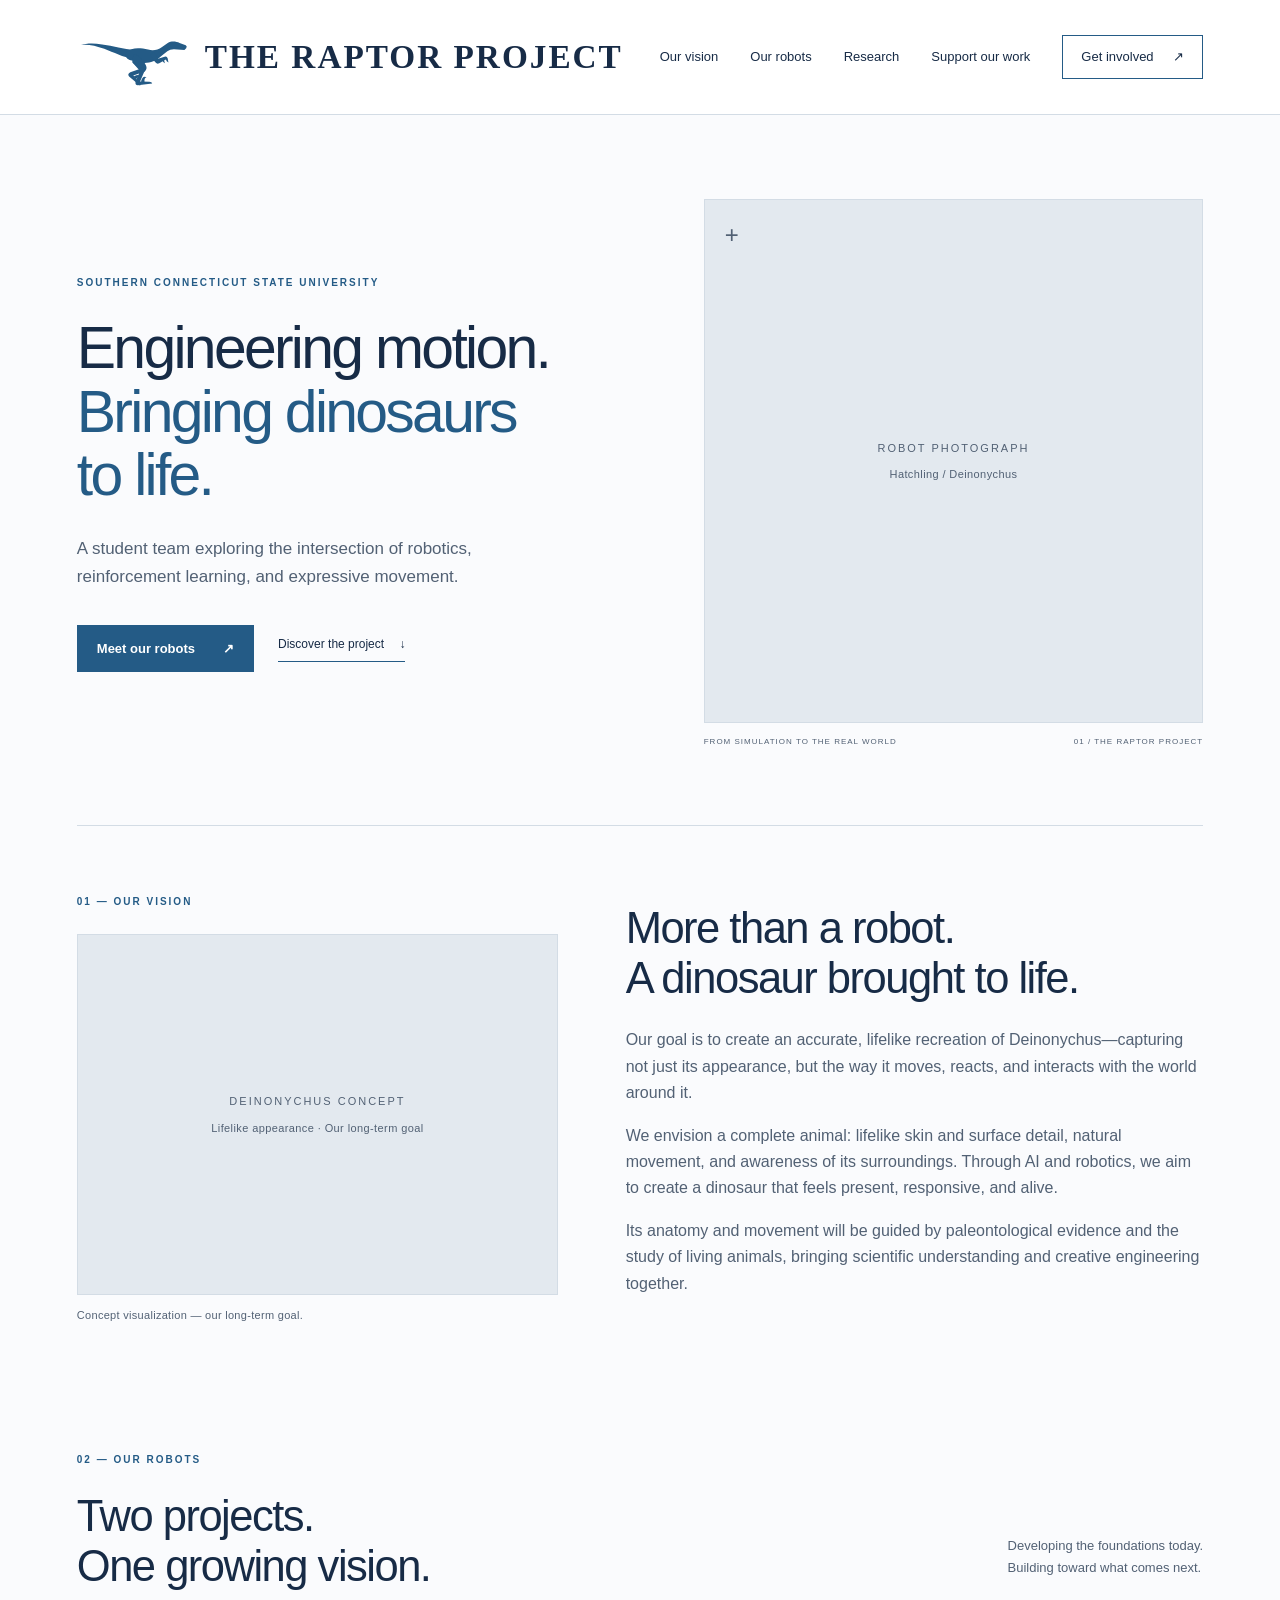
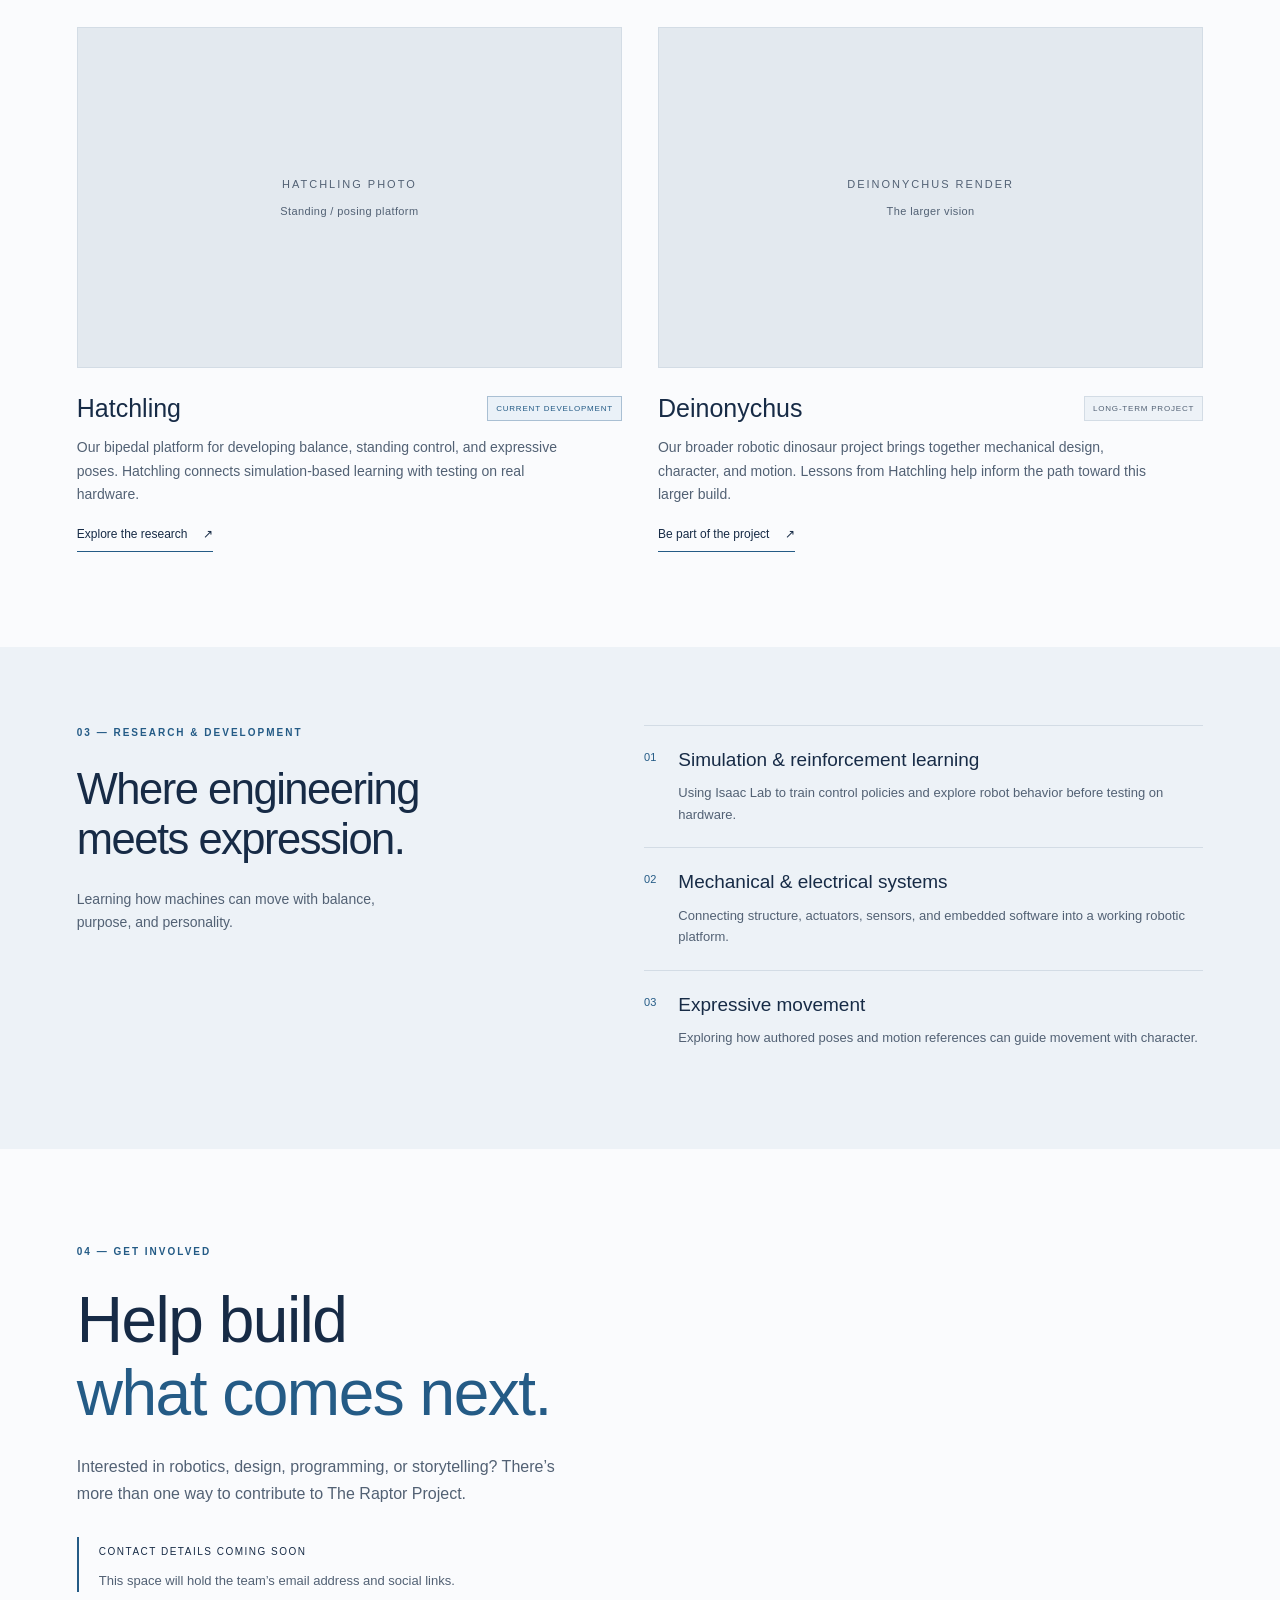
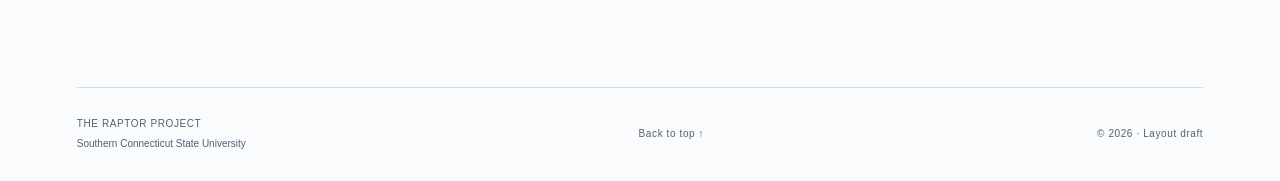
==== index.html @ c4c884fc "Initial Raptor Project website" ====
<!doctype html>
<html lang="en">
<head>
  <meta charset="UTF-8">
  <meta name="viewport" content="width=device-width, initial-scale=1">

  <meta
    name="description"
    content="Explore The Raptor Project's work in robotics, reinforcement learning, and expressive motion."
  >

  <title>The Raptor Project | SCSU</title>

  <link rel="stylesheet" href="style.css">
  <script src="script.js" defer></script>
</head>

<body>
  <a class="skip-link" href="#main">Skip to content</a>

    <!-- HEADER AND NAVIGATION -->
  <div id="site-header"></div>

  <main id="main">

    <!-- HERO: MAIN HEADLINE AND ROBOT IMAGE -->
    <section class="hero wrap" id="home">
      <div class="hero-copy">
        <p class="eyebrow">
          SOUTHERN CONNECTICUT STATE UNIVERSITY
        </p>

        <h1>
          Engineering motion.<br>
          <span>
            Bringing dinosaurs<br>
            to life.
          </span>
        </h1>

        <p class="intro">
          A student team exploring the intersection of robotics,
          reinforcement learning, and expressive movement.
        </p>

        <div class="actions">
          <a class="button" href="#robots">
            Meet our robots
            <span aria-hidden="true">↗</span>
          </a>

          <a class="text-link" href="#mission">
            Discover the project
            <span aria-hidden="true">↓</span>
          </a>
        </div>
      </div>

      <figure class="hero-figure">
        <!-- Replace this placeholder with a robot photograph. -->
        <div
          class="placeholder hero-image"
          role="img"
          aria-label="Placeholder for a large robot photograph"
        >
          <span class="crosshair" aria-hidden="true">+</span>

          <span>
            ROBOT PHOTOGRAPH
            <small>Hatchling / Deinonychus</small>
          </span>
        </div>

        <figcaption>
          <span>FROM SIMULATION TO THE REAL WORLD</span>
          <span>01 / THE RAPTOR PROJECT</span>
        </figcaption>
      </figure>
    </section>

    <!-- OUR MISSION -->
        <!-- OUR VISION -->
    <section id="mission" class="mission wrap">
            <div class="vision-visual">
        <p class="eyebrow">01 — OUR VISION</p>

        <figure class="vision-figure">
          <div
            class="placeholder vision-image"
            role="img"
            aria-label="Placeholder for a lifelike Deinonychus concept image"
          >
            <span>
              DEINONYCHUS CONCEPT
              <small>Lifelike appearance · Our long-term goal</small>
            </span>
          </div>

          <figcaption>
            Concept visualization — our long-term goal.
          </figcaption>
        </figure>
      </div>

      <div>
        <h2>
          More than a robot.<br>
          A dinosaur brought to life.
        </h2>

        <p>
          Our goal is to create an accurate, lifelike recreation of
          Deinonychus—capturing not just its appearance, but the way
          it moves, reacts, and interacts with the world around it.
        </p>

        <p>
          We envision a complete animal: lifelike skin and surface
          detail, natural movement, and awareness of its surroundings.
          Through AI and robotics, we aim to create a dinosaur that
          feels present, responsive, and alive.
        </p>

        <p>
          Its anatomy and movement will be guided by paleontological
          evidence and the study of living animals, bringing scientific
          understanding and creative engineering together.
        </p>
      </div>
    </section>

    <!-- OUR ROBOTS -->
    <section id="robots" class="robots wrap">
      <div class="section-heading">
        <div>
          <p class="eyebrow">02 — OUR ROBOTS</p>

          <h2>
            Two projects.<br>
            One growing vision.
          </h2>
        </div>

        <p>
          Developing the foundations today.<br>
          Building toward what comes next.
        </p>
      </div>

      <div class="robot-grid">

        <!-- Hatchling -->
        <article>
          <div
            class="placeholder robot-image"
            role="img"
            aria-label="Placeholder for a Hatchling photograph"
          >
            <span>
              HATCHLING PHOTO
              <small>Standing / posing platform</small>
            </span>
          </div>

          <div class="robot-title">
            <h3>Hatchling</h3>
            <span class="tag">CURRENT DEVELOPMENT</span>
          </div>

          <p>
            Our bipedal platform for developing balance, standing
            control, and expressive poses. Hatchling connects
            simulation-based learning with testing on real hardware.
          </p>

          <a class="text-link" href="#research">
            Explore the research
            <span aria-hidden="true">↗</span>
          </a>
        </article>

        <!-- Deinonychus -->
        <article>
          <div
            class="placeholder robot-image"
            role="img"
            aria-label="Placeholder for a Deinonychus render"
          >
            <span>
              DEINONYCHUS RENDER
              <small>The larger vision</small>
            </span>
          </div>

          <div class="robot-title">
            <h3>Deinonychus</h3>
            <span class="tag muted">LONG-TERM PROJECT</span>
          </div>

          <p>
            Our broader robotic dinosaur project brings together
            mechanical design, character, and motion. Lessons from
            Hatchling help inform the path toward this larger build.
          </p>

          <a class="text-link" href="#contact">
            Be part of the project
            <span aria-hidden="true">↗</span>
          </a>
        </article>

      </div>
    </section>

    <!-- RESEARCH AND DEVELOPMENT -->
    <section id="research" class="research">
      <div class="wrap research-layout">
        <div>
          <p class="eyebrow">03 — RESEARCH &amp; DEVELOPMENT</p>

          <h2>
            Where engineering<br>
            meets expression.
          </h2>

          <p>
            Learning how machines can move with balance,
            purpose, and personality.
          </p>
        </div>

        <div class="research-list">

          <!-- Research area 1 -->
          <article>
            <span>01</span>

            <div>
              <h3>Simulation &amp; reinforcement learning</h3>

              <p>
                Using Isaac Lab to train control policies and explore
                robot behavior before testing on hardware.
              </p>
            </div>
          </article>

          <!-- Research area 2 -->
          <article>
            <span>02</span>

            <div>
              <h3>Mechanical &amp; electrical systems</h3>

              <p>
                Connecting structure, actuators, sensors, and embedded
                software into a working robotic platform.
              </p>
            </div>
          </article>

          <!-- Research area 3 -->
          <article>
            <span>03</span>

            <div>
              <h3>Expressive movement</h3>

              <p>
                Exploring how authored poses and motion references
                can guide movement with character.
              </p>
            </div>
          </article>

        </div>
      </div>
    </section>

    <!-- GET INVOLVED AND CONTACT -->
    <section id="contact" class="contact wrap">
      <p class="eyebrow">04 — GET INVOLVED</p>

      <h2>
        Help build<br>
        <span>what comes next.</span>
      </h2>

      <p>
        Interested in robotics, design, programming, or storytelling?
        There’s more than one way to contribute to The Raptor Project.
      </p>

      <!-- Replace this notice with the team's contact details. -->
      <div class="contact-placeholder">
        <span class="contact-label">
          CONTACT DETAILS COMING SOON
        </span>

        <p>
          This space will hold the team’s email address and social links.
        </p>
      </div>
    </section>

  </main>

  <!-- FOOTER -->
  <footer class="wrap">
    <span>
      THE RAPTOR PROJECT
      <small>Southern Connecticut State University</small>
    </span>

    <a href="#home">Back to top ↑</a>

    <span>
      © <span id="year">2026</span> · Layout draft
    </span>
  </footer>
</body>
</html>
---- style.css ----
/* ==================================================
   1. COLORS
   Edit these variables to change the site's palette.
   ================================================== */

:root {
  --bg: #fafbfd;
  --panel: #edf2f7;
  --text: #172b46;
  --muted: #526174;
  --accent: #245b86;
  --line: #d3dce5;
  --image: #e3e9ef;
}


/* ==================================================
   2. BASE STYLES
   ================================================== */

* {
  box-sizing: border-box;
}

html {
  scroll-behavior: smooth;
  scroll-padding-top: 100px;
}

body {
  margin: 0;
  background: var(--bg);
  color: var(--text);
  font-family: Arial, Helvetica, sans-serif;
  line-height: 1.65;
}

a {
  color: inherit;
  text-decoration: none;
}

a:hover {
  color: var(--accent);
}

button {
  font: inherit;
}

a:focus-visible,
button:focus-visible {
  outline: 2px solid var(--accent);
  outline-offset: 6px;
}

h1,
h2,
h3,
p,
figure {
  margin-top: 0;
}

h1 {
  font-size: clamp(40px, 4.6vw, 70px);
  line-height: 1.08;
  letter-spacing: -2.7px;
  margin-bottom: 28px;
  font-weight: 500;
}

h2 {
  font-size: clamp(34px, 3.4vw, 49px);
  font-weight: 500;
  line-height: 1.14;
  letter-spacing: -1.5px;
  margin-bottom: 24px;
}

h3 {
  font-size: 25px;
  line-height: 1.3;
  font-weight: 500;
  margin-bottom: 0;
}

h1 span,
.contact h2 span {
  color: var(--accent);
}


/* ==================================================
   3. SHARED LAYOUT AND COMPONENTS
   ================================================== */

/* Centers content and limits its width. */
.wrap {
  width: min(1280px, 88%);
  margin-inline: auto;
}

/* Small uppercase labels above headings. */
.eyebrow {
  color: var(--accent);
  font-size: 10px;
  font-weight: 700;
  letter-spacing: 2px;
  margin: 0 0 24px;
}

.actions {
  display: flex;
  align-items: center;
  flex-wrap: wrap;
  gap: 24px;
  margin-top: 34px;
}

.button {
  display: inline-flex;
  gap: 28px;
  align-items: center;
  background: var(--accent);
  color: #172010;
  padding: 13px 20px;
  font-size: 13px;
  font-weight: 700;
}

.button:hover {
  background: #d3f7a7;
  color: #172010;
}

.text-link {
  font-size: 12px;
  border-bottom: 1px solid #67735f;
  padding-bottom: 6px;
  display: inline-block;
}

.text-link span {
  margin-left: 12px;
}

.section-heading {
  display: flex;
  justify-content: space-between;
  align-items: end;
  gap: 25px;
  margin-bottom: 36px;
}

.section-heading > p {
  color: var(--muted);
  font-size: 13px;
}

.section-heading h2 {
  margin-bottom: 0;
}


/* ==================================================
   4. HEADER AND NAVIGATION
   ================================================== */

.header {
  min-height: 100px;
  padding: 22px 6%;
  display: flex;
  align-items: center;
  justify-content: space-between;
  gap: 28px;
  border-bottom: 1px solid var(--line);
}

.brand {
  display: flex;
  align-items: center;
  gap: 14px;
  font-size: 11px;
  letter-spacing: 1.8px;
  line-height: 1.55;
}

.brand strong {
  font-size: 16px;
  letter-spacing: 4px;
}

.logo {
  background: #353b36;
  color: #c4cbc5;
  width: 46px;
  height: 46px;
  display: grid;
  place-items: center;
  font-size: 9px;
  letter-spacing: 1px;
}

nav {
  display: flex;
  align-items: center;
  gap: 32px;
  font-size: 13px;
}

.nav-contact {
  border: 1px solid #64715e;
  padding: 10px 18px;
}

.nav-contact span {
  margin-left: 16px;
}

nav a[aria-current="page"] {
  color: var(--accent);
  border-color: var(--accent);
}

.menu-toggle {
  background: transparent;
  border: 1px solid var(--line);
  color: var(--text);
  padding: 8px 14px;
}


/* ==================================================
   5. HOMEPAGE HERO
   ================================================== */

.hero {
  padding-top: 84px;
  padding-bottom: 76px;
  display: grid;
  grid-template-columns: 1.12fr 1fr;
  gap: 6%;
  align-items: center;
}

.intro {
  max-width: 420px;
  font-size: 17px;
  color: var(--muted);
}

.hero-figure {
  margin: 0;
}

.hero-image {
  aspect-ratio: 4 / 4.2;
}

figcaption {
  display: flex;
  justify-content: space-between;
  gap: 10px;
  margin-top: 12px;
  font-size: 8px;
  letter-spacing: 1px;
  color: var(--muted);
}


/* ==================================================
   6. IMAGE PLACEHOLDERS
   ================================================== */

.placeholder {
  background: var(--image);
  color: #bac0bc;
  display: grid;
  place-items: center;
  text-align: center;
  position: relative;
  border: 1px solid #414842;
}

.placeholder > span {
  font-size: 11px;
  letter-spacing: 2px;
}

.placeholder small {
  display: block;
  margin-top: 8px;
  font-size: 11px;
  letter-spacing: 0.4px;
  color: #a8b0aa;
}

.crosshair {
  position: absolute;
  top: 15px;
  left: 20px;
  font-size: 24px !important;
  font-weight: 200;
}


/* ==================================================
   7. OUR MISSION
   ================================================== */

.mission {
  padding-block: 68px 88px;
  border-top: 1px solid var(--line);
  display: grid;
  grid-template-columns: 1fr 2fr;
  gap: 7%;
}

.mission > div {
  max-width: 720px;
}

.mission p:not(.eyebrow) {
  color: var(--muted);
  max-width: 660px;
  font-size: 16px;
}


/* ==================================================
   8. OUR ROBOTS
   ================================================== */

.robots {
  padding-block: 40px 95px;
}

.robot-grid {
  display: grid;
  grid-template-columns: 1fr 1fr;
  gap: 36px;
}

.robot-image {
  aspect-ratio: 16 / 10;
}

.robot-title {
  display: flex;
  align-items: center;
  justify-content: space-between;
  gap: 12px;
  margin: 24px 0 12px;
}

.tag {
  font-size: 8px;
  letter-spacing: 0.8px;
  color: var(--accent);
  border: 1px solid #576749;
  padding: 5px 8px;
  white-space: nowrap;
}

.tag.muted {
  color: #bcc4bd;
  border-color: #4d564f;
}

.robot-grid article > p {
  color: var(--muted);
  font-size: 14px;
  max-width: 510px;
}


/* ==================================================
   9. RESEARCH AND DEVELOPMENT
   ================================================== */

.research {
  background: var(--panel);
  padding-block: 78px;
}

.research-layout {
  display: grid;
  grid-template-columns: 1fr 1.2fr;
  gap: 9%;
}

.research-layout > div > p:not(.eyebrow) {
  color: var(--muted);
  font-size: 14px;
  max-width: 330px;
}

.research-list article {
  display: flex;
  gap: 22px;
  border-top: 1px solid var(--line);
  padding-block: 22px;
}

.research-list article > span {
  color: var(--accent);
  font-size: 11px;
}

.research-list h3 {
  font-size: 19px;
  margin-bottom: 10px;
}

.research-list p {
  font-size: 13px;
  color: var(--muted);
  margin-bottom: 0;
}


/* ==================================================
   10. CONTACT
   ================================================== */

.contact {
  padding-block: 95px;
  max-width: 1280px;
}

.contact h2 {
  font-size: clamp(42px, 5vw, 70px);
}

.contact > p:not(.eyebrow) {
  max-width: 510px;
  color: var(--muted);
}

.contact-placeholder {
  border-left: 2px solid var(--accent);
  padding-left: 20px;
  margin-top: 30px;
}

.contact-label {
  font-size: 10px;
  letter-spacing: 1.5px;
}

.contact-placeholder p {
  font-size: 13px;
  color: var(--muted);
  margin: 7px 0 0;
}


/* ==================================================
   11. FOOTER
   ================================================== */

footer {
  border-top: 1px solid var(--line);
  padding-block: 28px;
  display: flex;
  align-items: center;
  justify-content: space-between;
  gap: 24px;
  font-size: 10px;
  letter-spacing: 0.6px;
  color: var(--muted);
}

footer small {
  display: block;
  font-size: 10px;
  letter-spacing: 0;
  margin-top: 4px;
}


/* ==================================================
   12. ACCESSIBILITY
   ================================================== */

.skip-link {
  position: absolute;
  left: 12px;
  top: -100px;
  background: var(--accent);
  color: #141716;
  padding: 10px;
  z-index: 10;
}

.skip-link:focus {
  top: 10px;
}


/* ==================================================
   13. SUPPORT OUR WORK PAGE
   ================================================== */

.support-hero {
  padding-block: 90px 80px;
}

.support-hero h1 {
  max-width: 900px;
}

.support-lead {
  max-width: 650px;
  color: var(--muted);
  font-size: 18px;
  line-height: 1.8;
}

.support-hero .button {
  margin-top: 18px;
}

.support-purpose {
  display: grid;
  grid-template-columns: 1fr 1.2fr;
  gap: 9%;
  padding-block: 65px;
  border-top: 1px solid var(--line);
  border-bottom: 1px solid var(--line);
}

.support-purpose-copy p {
  color: var(--muted);
  font-size: 16px;
}

.support-purpose-copy p:last-child {
  margin-bottom: 0;
}

.support-ways {
  padding-block: 75px 90px;
}

.support-grid {
  display: grid;
  grid-template-columns: repeat(2, minmax(0, 1fr));
  column-gap: 55px;
  row-gap: 35px;
}

.support-option {
  border-top: 1px solid var(--line);
  padding-top: 25px;
}

.support-number {
  display: block;
  margin-bottom: 22px;
  color: var(--accent);
  font-size: 12px;
  letter-spacing: 2px;
}

.support-option h3 {
  margin-bottom: 18px;
}

.support-option p {
  max-width: 510px;
  color: var(--muted);
  font-size: 15px;
}

.support-connect {
  padding-block: 70px 80px;
  background: var(--panel);
}


/* ==================================================
   14. TABLET AND SMALLER DESKTOP SCREENS
   Applies at screen widths of 950px or less.
   ================================================== */

@media (max-width: 950px) {
  nav {
    gap: 18px;
  }

  .hero {
    gap: 5%;
    padding-top: 55px;
  }

  h1 {
    font-size: 46px;
  }

  .robot-title {
    align-items: start;
    flex-direction: column;
  }

  .research-layout {
    gap: 6%;
  }

  .actions {
    gap: 18px;
  }
}


/* ==================================================
   15. MOBILE SCREENS
   Applies at screen widths of 700px or less.
   ================================================== */

@media (max-width: 700px) {
  html {
    scroll-padding-top: 20px;
  }

  /* Header and navigation */

  .header {
    flex-wrap: wrap;
    padding-block: 18px;
    min-height: 85px;
    gap: 18px;
  }

  .menu-toggle:not([hidden]) {
    display: block;
  }

  nav {
    width: 100%;
    flex-wrap: wrap;
    gap: 16px;
    font-size: 12px;
  }

  nav[data-collapsed="true"] {
    display: none;
  }

  /* Shared typography */

  h1 {
    font-size: clamp(38px, 9vw, 58px);
    letter-spacing: -1.8px;
  }

  .eyebrow {
    font-size: 9px;
    letter-spacing: 1.5px;
  }

  /* Homepage hero */

  .hero {
    grid-template-columns: 1fr;
    padding-top: 42px;
    gap: 38px;
    padding-bottom: 45px;
  }

  .intro {
    font-size: 16px;
  }

  .hero-image {
    aspect-ratio: 4 / 3;
  }

  /* Mission */

  .mission {
    grid-template-columns: 1fr;
    gap: 0;
    padding-block: 45px;
  }

  .mission > .eyebrow {
    margin-bottom: 24px;
  }

  /* Section headings */

  .section-heading {
    align-items: start;
    flex-direction: column;
    gap: 16px;
  }

  .section-heading > p {
    margin: 0;
  }

  /* Robots */

  .robots {
    padding-block: 20px 55px;
  }

  .robot-grid {
    grid-template-columns: 1fr;
    gap: 44px;
  }

  .robot-title {
    flex-direction: row;
    align-items: center;
  }

  /* Research */

  .research {
    padding-block: 48px;
  }

  .research-layout {
    grid-template-columns: 1fr;
    gap: 24px;
  }

  /* Contact and footer */

  .contact {
    padding-block: 55px;
  }

  footer {
    flex-wrap: wrap;
  }

  footer > span:first-child {
    width: 100%;
  }

  /* Support page */

  .support-hero {
    padding-block: 50px;
  }

  .support-lead {
    font-size: 16px;
  }

  .support-purpose {
    grid-template-columns: 1fr;
    gap: 15px;
    padding-block: 45px;
  }

  .support-ways {
    padding-block: 50px;
  }

  .support-grid {
    grid-template-columns: 1fr;
    gap: 25px;
  }

  .support-connect {
    padding-block: 50px;
  }
}


/* ==================================================
   16. REDUCED MOTION
   Respects the visitor's accessibility preference.
   ================================================== */

@media (prefers-reduced-motion: reduce) {
  html {
    scroll-behavior: auto;
  }
}



/* Larger prehistoric-inspired header lettering */

.brand {
  flex-shrink: 0;
}

.brand-name {
  font-family: Copperplate, "Copperplate Gothic Light", fantasy;
  font-size: clamp(24px, 2.6vw, 40px);
  font-weight: 700;
  line-height: 1.15;
  letter-spacing: 2px;
  color: var(--text);
  white-space: nowrap;
}

/* Give the larger title room alongside the navigation. */
.header {
  flex-wrap: wrap;
}

.header nav {
  flex-wrap: wrap;
}

/* Keep the title comfortable on smaller screens. */
@media (max-width: 700px) {
  .brand {
    gap: 10px;
    min-width: 0;
    flex-shrink: 1;
  }

  .brand-name {
    font-size: clamp(18px, 4.5vw, 30px);
    letter-spacing: 1px;
  }

  .brand .logo {
    flex-shrink: 0;
  }
}


/* Animated raptor beside the project name */
.raptor-logo {
  display: block;
  width: 114px;
  height: 70px;
  flex-shrink: 0;
  object-fit: contain;
}

@media (max-width: 700px) {
  .raptor-logo {
    width: 72px;
    height: 44px;
  }
}




/* Vision section: concept image beside the project goal */

#mission {
  grid-template-columns: 1fr 1.2fr;
  align-items: center;
  gap: 6%;
}

.vision-visual {
  min-width: 0;
}

.vision-figure {
  margin: 0;
}

.vision-image {
  width: 100%;
  aspect-ratio: 4 / 3;
}

.vision-figure figcaption {
  font-size: 11px;
  letter-spacing: 0.3px;
  line-height: 1.5;
}

@media (max-width: 700px) {
  #mission {
    grid-template-columns: 1fr;
    gap: 30px;
  }
}


/* Light research-themed color scheme */

.header {
  background: #ffffff;
}

.logo {
  background: var(--panel);
  color: var(--text);
}

.nav-contact {
  border-color: var(--accent);
}

.button {
  background: var(--accent);
  color: #ffffff;
}

.button:hover {
  background: #193f60;
  color: #ffffff;
}

.text-link {
  border-bottom-color: var(--accent);
}

.placeholder {
  background: var(--image);
  color: var(--muted);
  border-color: var(--line);
}

.placeholder small {
  color: var(--muted);
}

.tag {
  color: var(--accent);
  background: #eaf1f8;
  border-color: #a9bfd3;
}

.tag.muted {
  color: var(--muted);
  background: var(--panel);
  border-color: var(--line);
}

.skip-link {
  background: var(--accent);
  color: #ffffff;
}
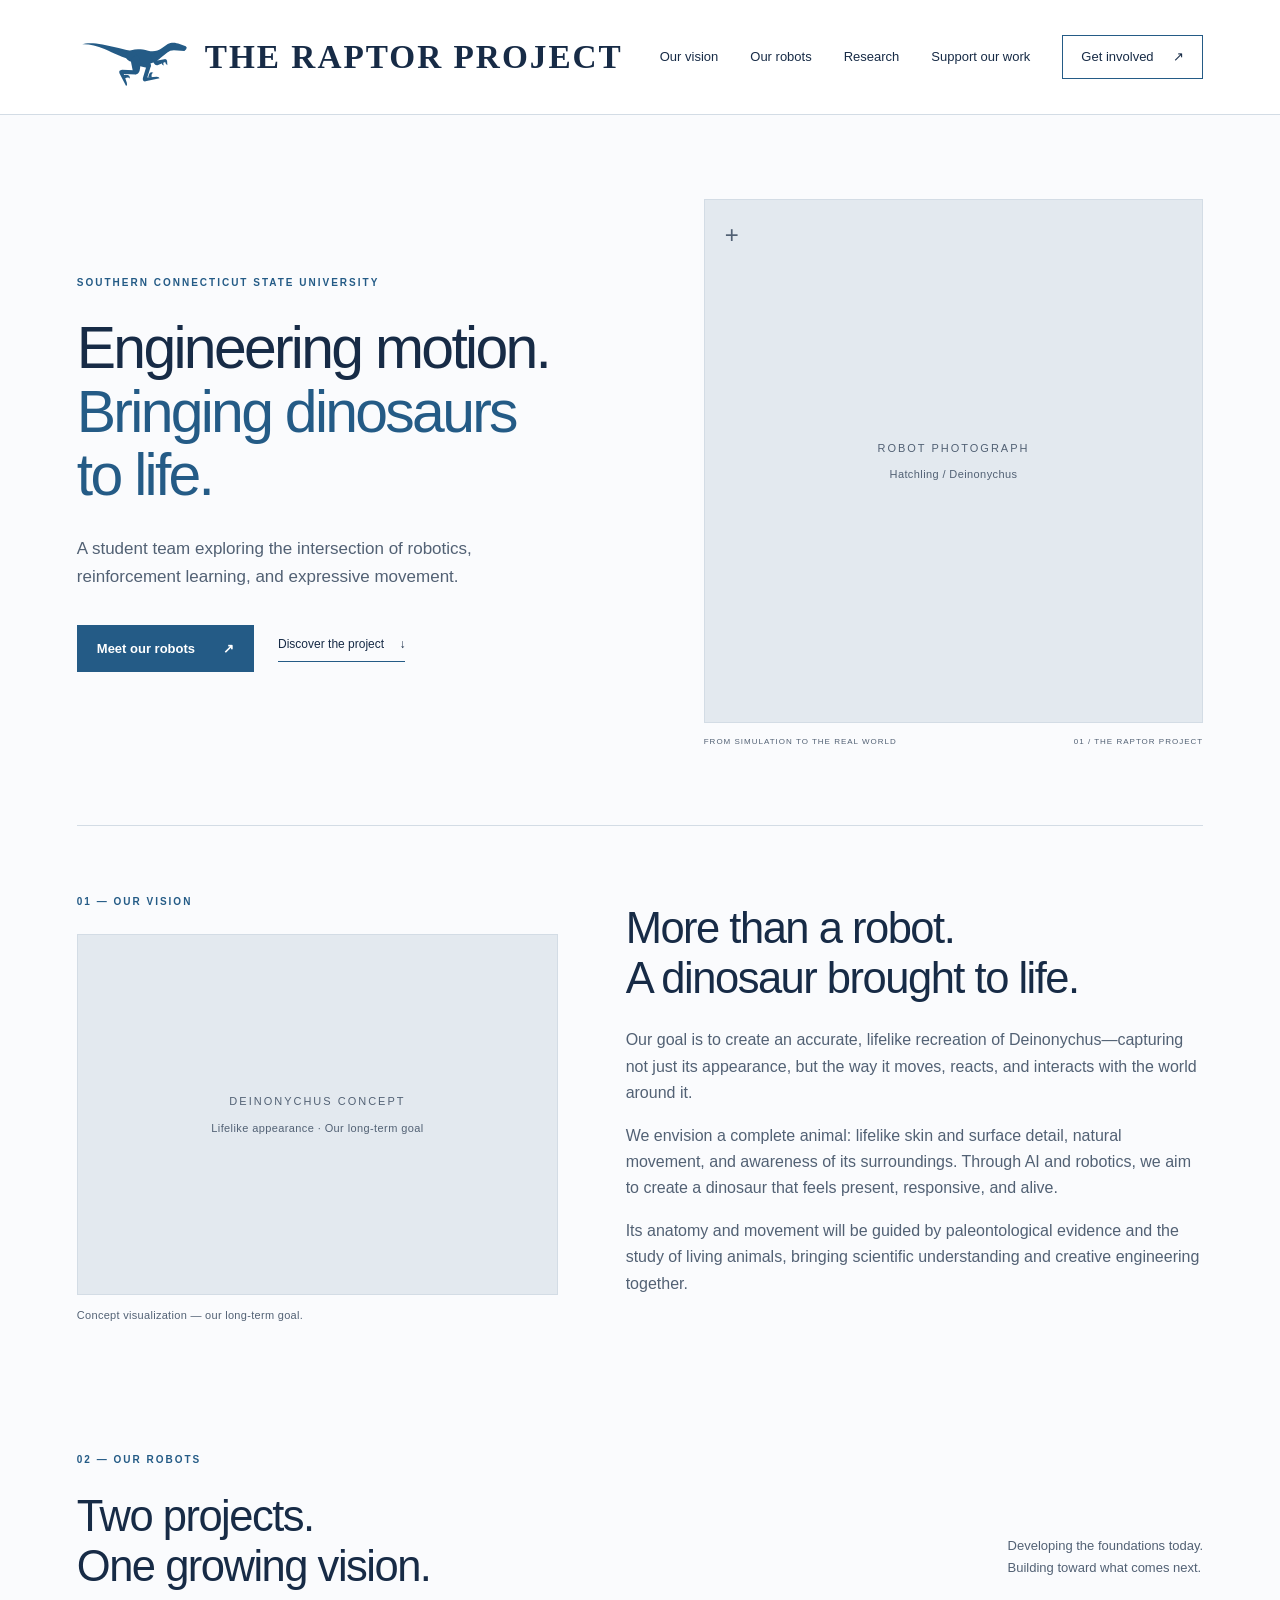
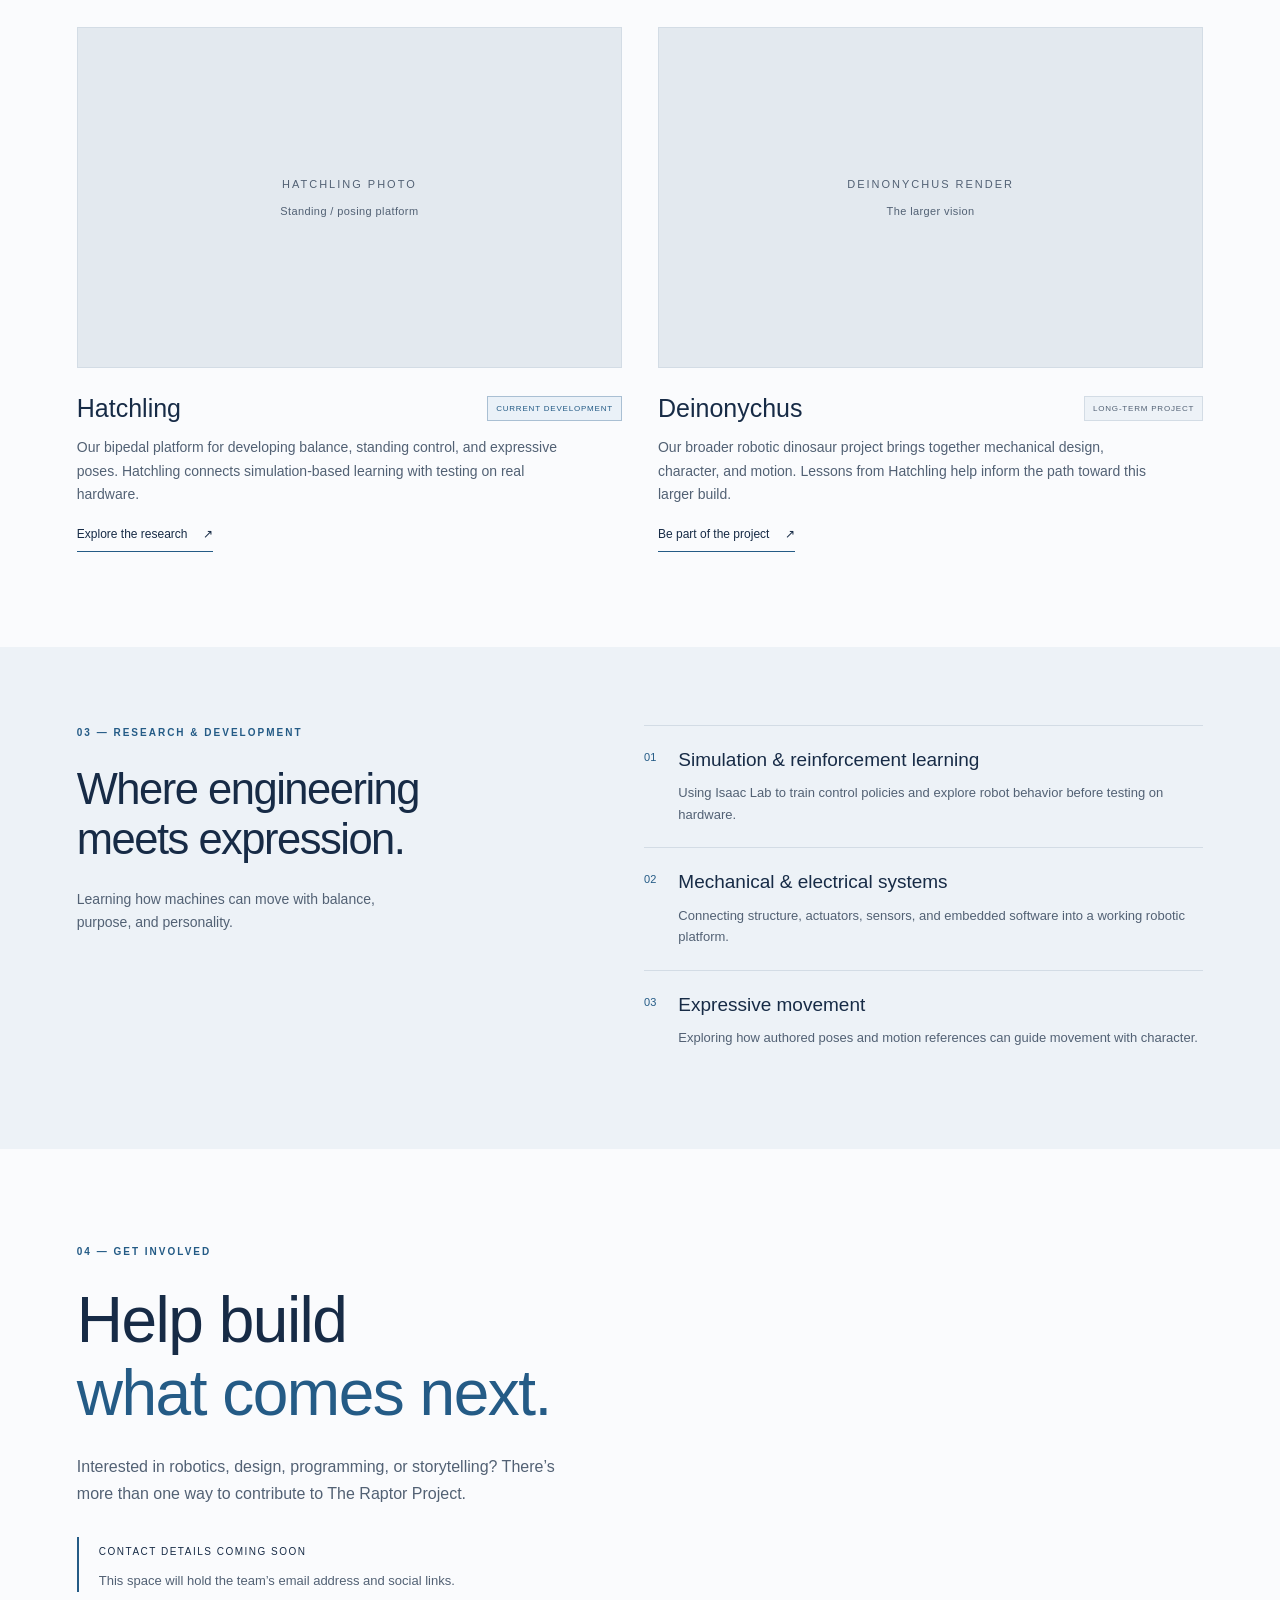
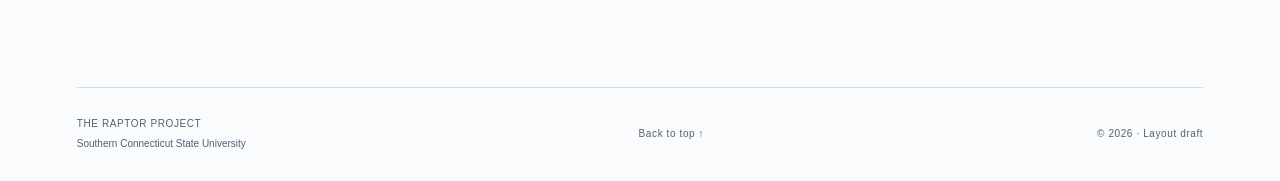
==== commit 2b598089: "fixed up scsu link format" ====
--- a/index.html
+++ b/index.html
@@ -9,7 +9,7 @@
     content="Explore The Raptor Project's work in robotics, reinforcement learning, and expressive motion."
   >
 
-  <title>The Raptor Project | SCSU</title>
+  <title>The Raptor Project</title>
 
   <link rel="stylesheet" href="style.css">
   <script src="script.js" defer></script>
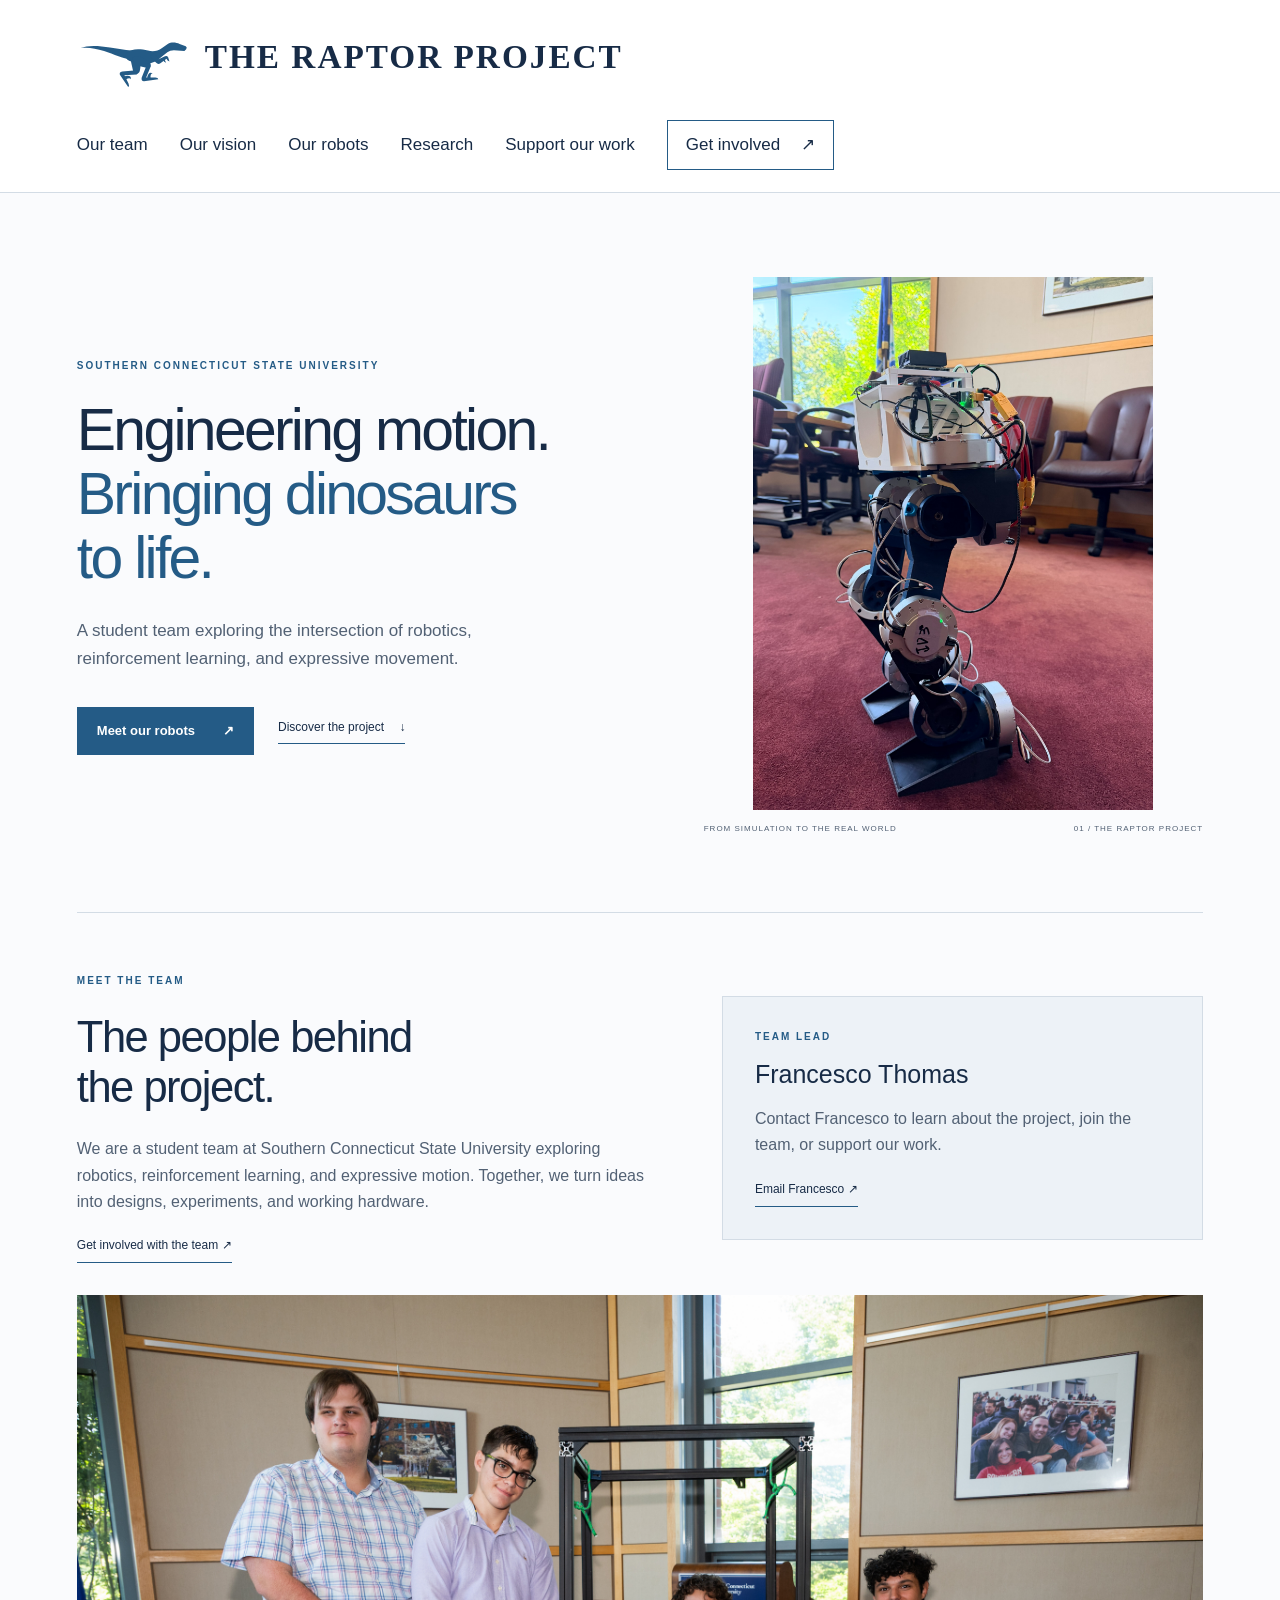
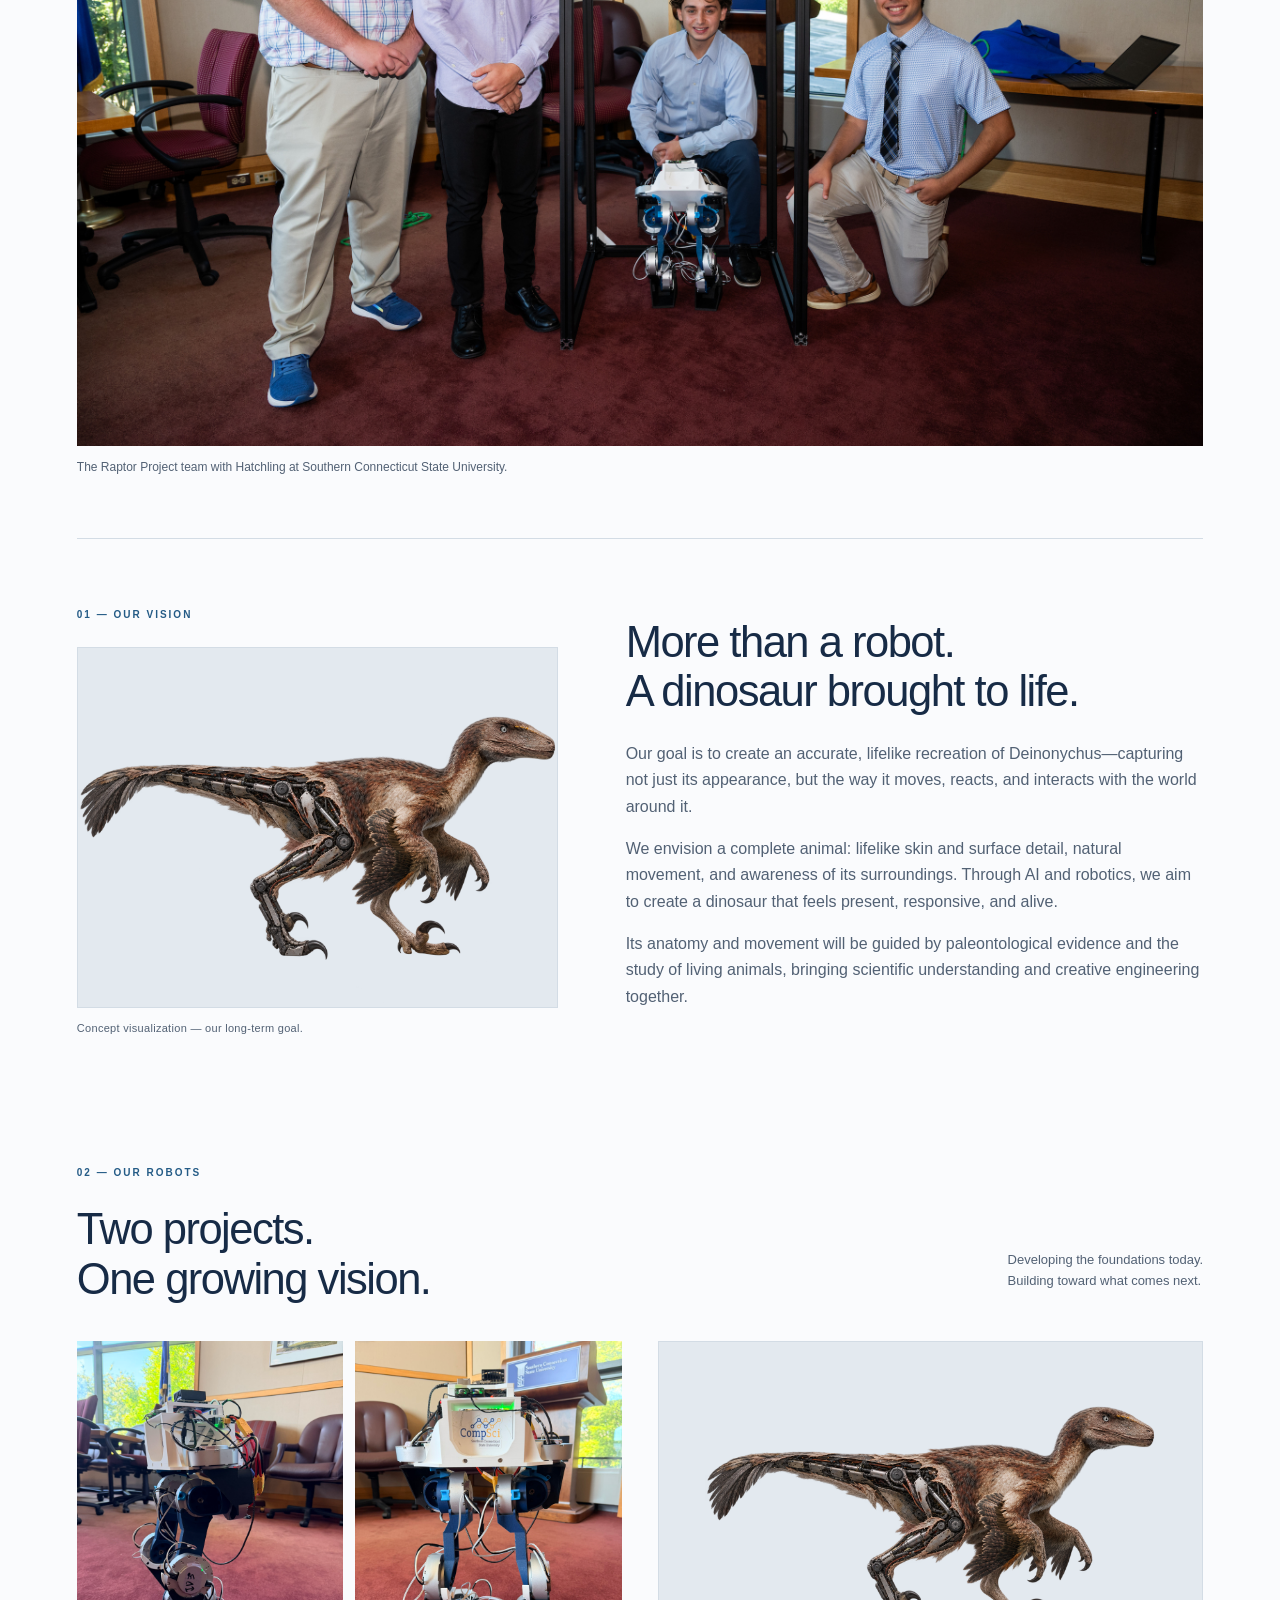
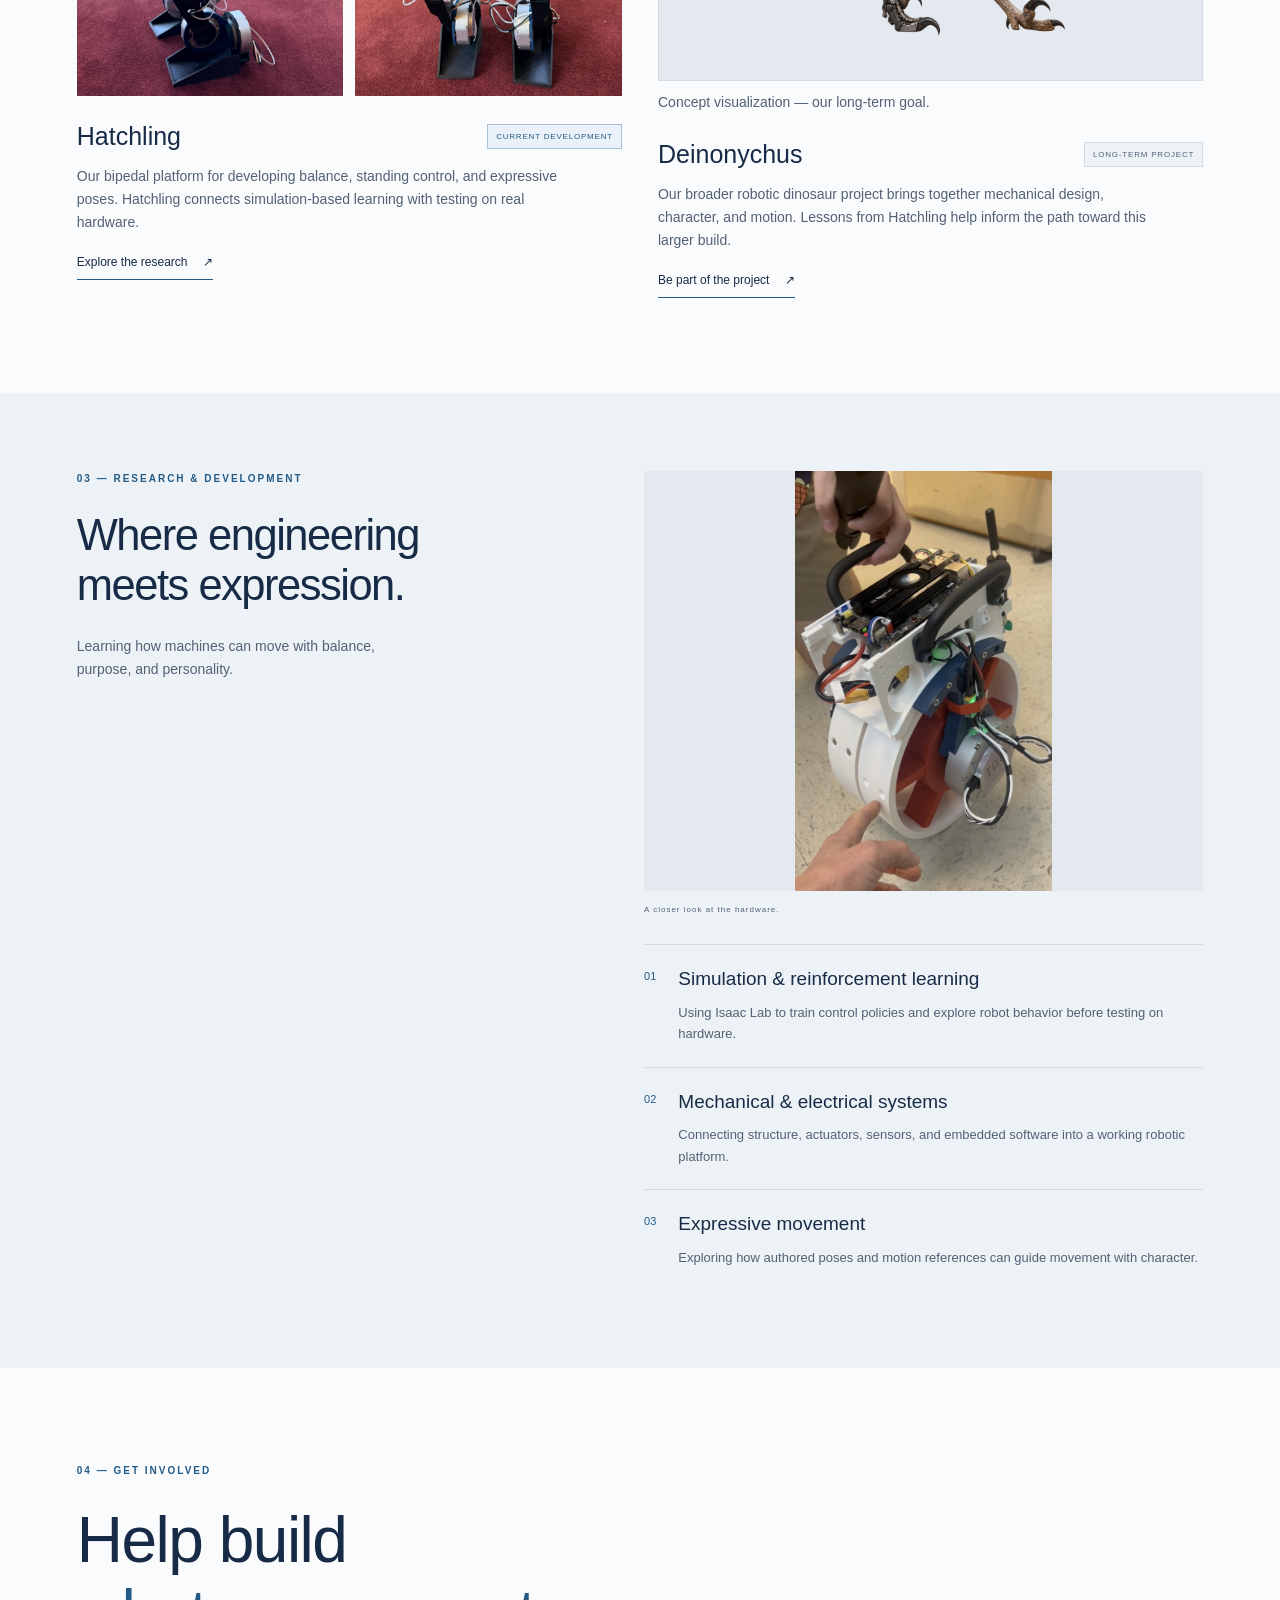
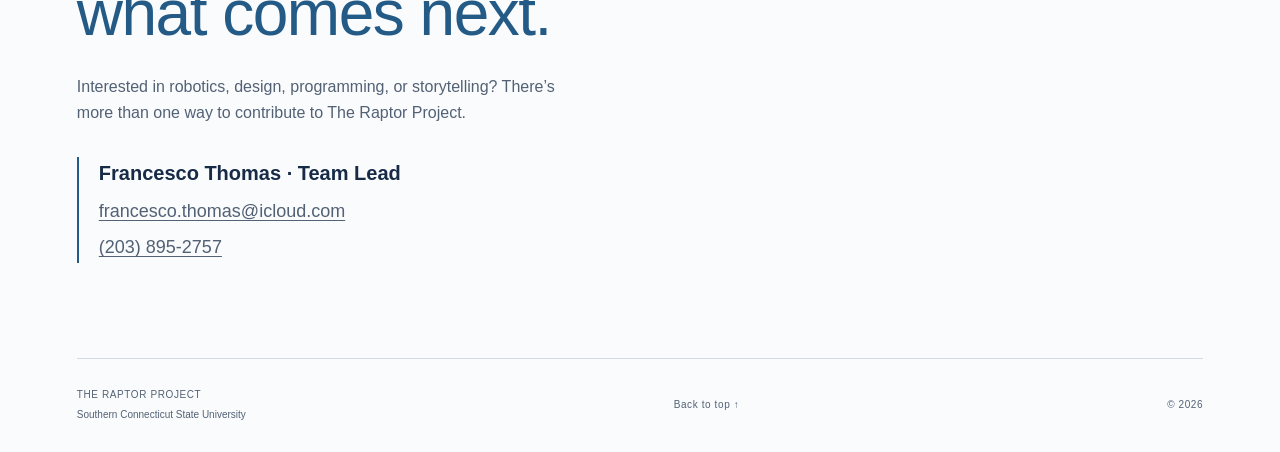
==== commit b872c0d3: "Update photos, team, contact details, and support page" ====
--- a/index.html
+++ b/index.html
@@ -18,7 +18,7 @@
 <body>
   <a class="skip-link" href="#main">Skip to content</a>
 
-    <!-- HEADER AND NAVIGATION -->
+  <!-- HEADER AND NAVIGATION -->
   <div id="site-header"></div>
 
   <main id="main">
@@ -57,19 +57,14 @@
       </div>
 
       <figure class="hero-figure">
-        <!-- Replace this placeholder with a robot photograph. -->
-        <div
-          class="placeholder hero-image"
-          role="img"
-          aria-label="Placeholder for a large robot photograph"
-        >
-          <span class="crosshair" aria-hidden="true">+</span>
-
-          <span>
-            ROBOT PHOTOGRAPH
-            <small>Hatchling / Deinonychus</small>
-          </span>
-        </div>
+        <div class="image-frame hero-image">
+            <img
+              src="images/hatchling.png"
+              alt="Hatchling bipedal robot standing on its two feet"
+              fetchpriority="high"
+              decoding="async"
+            >
+          </div>
 
         <figcaption>
           <span>FROM SIMULATION TO THE REAL WORLD</span>
@@ -78,22 +73,55 @@
       </figure>
     </section>
 
-    <!-- OUR MISSION -->
-        <!-- OUR VISION -->
+    <!-- TEAM: Add more member cards here as the team grows. -->
+    <section id="team" class="team wrap" aria-labelledby="team-heading">
+      <div>
+        <p class="eyebrow">MEET THE TEAM</p>
+        <h2 id="team-heading">The people behind<br>the project.</h2>
+        <p>
+          We are a student team at Southern Connecticut State University
+          exploring robotics, reinforcement learning, and expressive motion.
+          Together, we turn ideas into designs, experiments, and working hardware.
+        </p>
+        <a class="text-link" href="#contact">Get involved with the team ↗</a>
+      </div>
+
+      <div class="team-members">
+        <article class="team-member">
+          <p class="eyebrow">TEAM LEAD</p>
+          <h3>Francesco Thomas</h3>
+          <p>Contact Francesco to learn about the project, join the team, or support our work.</p>
+          <a class="text-link" href="mailto:francesco.thomas@icloud.com">Email Francesco ↗</a>
+        </article>
+      </div>
+
+      <!-- Current team photograph. Keep the full image visible. -->
+      <figure class="team-photo">
+        <img
+          src="images/team.jpeg"
+          alt="Four Raptor Project team members gathered around Hatchling and its testing frame"
+          width="2400"
+          height="1600"
+          loading="lazy"
+          decoding="async"
+        >
+        <figcaption>The Raptor Project team with Hatchling at Southern Connecticut State University.</figcaption>
+      </figure>
+    </section>
+
+    <!-- OUR VISION -->
     <section id="mission" class="mission wrap">
-            <div class="vision-visual">
+      <div class="vision-visual">
         <p class="eyebrow">01 — OUR VISION</p>
 
         <figure class="vision-figure">
-          <div
-            class="placeholder vision-image"
-            role="img"
-            aria-label="Placeholder for a lifelike Deinonychus concept image"
-          >
-            <span>
-              DEINONYCHUS CONCEPT
-              <small>Lifelike appearance · Our long-term goal</small>
-            </span>
+          <div class="image-frame vision-image">
+            <img
+              src="images/deinonychus-concept.png"
+              alt="Concept visualization of a feathered Deinonychus with exposed robotic mechanisms"
+              loading="lazy"
+              decoding="async"
+            >
           </div>
 
           <figcaption>
@@ -149,17 +177,21 @@
 
       <div class="robot-grid">
 
-        <!-- Hatchling -->
+        <!-- Hatchling: side and front views. -->
         <article>
-          <div
-            class="placeholder robot-image"
-            role="img"
-            aria-label="Placeholder for a Hatchling photograph"
-          >
-            <span>
-              HATCHLING PHOTO
-              <small>Standing / posing platform</small>
-            </span>
+          <div class="hatchling-gallery">
+            <img
+              src="images/hatchling.png"
+              alt="Full-body view of the Hatchling robot"
+              loading="lazy"
+              decoding="async"
+            >
+            <img
+              src="images/hatchling-front.jpeg"
+              alt="Front view of Hatchling standing on both feet"
+              loading="lazy"
+              decoding="async"
+            >
           </div>
 
           <div class="robot-title">
@@ -181,16 +213,16 @@
 
         <!-- Deinonychus -->
         <article>
-          <div
-            class="placeholder robot-image"
-            role="img"
-            aria-label="Placeholder for a Deinonychus render"
-          >
-            <span>
-              DEINONYCHUS RENDER
-              <small>The larger vision</small>
-            </span>
-          </div>
+          <div class="image-frame robot-image">
+            <img
+              src="images/deinonychus-concept.png"
+              alt="Concept visualization of the future robotic Deinonychus"
+              loading="lazy"
+              decoding="async"
+            >
+          </div>
+
+          <p class="image-caption">Concept visualization — our long-term goal.</p>
 
           <div class="robot-title">
             <h3>Deinonychus</h3>
@@ -230,6 +262,16 @@
         </div>
 
         <div class="research-list">
+          <figure class="hardware-figure">
+            <img
+              src="images/robot-hardware.png"
+              alt="Close-up of robot hardware showing its frame, onboard computer, wiring, and wheels"
+              loading="lazy"
+              decoding="async"
+            >
+            <figcaption>A closer look at the hardware.</figcaption>
+          </figure>
+
 
           <!-- Research area 1 -->
           <article>
@@ -291,16 +333,12 @@
         There’s more than one way to contribute to The Raptor Project.
       </p>
 
-      <!-- Replace this notice with the team's contact details. -->
-      <div class="contact-placeholder">
-        <span class="contact-label">
-          CONTACT DETAILS COMING SOON
-        </span>
-
-        <p>
-          This space will hold the team’s email address and social links.
-        </p>
-      </div>
+      <!-- Edit the contact details here when they change. -->
+      <address class="contact-details">
+        <strong>Francesco Thomas · Team Lead</strong>
+        <a href="mailto:francesco.thomas@icloud.com">francesco.thomas@icloud.com</a>
+        <a href="tel:+12038952757">(203) 895-2757</a>
+      </address>
     </section>
 
   </main>
@@ -315,8 +353,8 @@
     <a href="#home">Back to top ↑</a>
 
     <span>
-      © <span id="year">2026</span> · Layout draft
+      © <span id="year">2026</span>
     </span>
   </footer>
 </body>
-</html>+</html>
--- a/style.css
+++ b/style.css
@@ -206,7 +206,8 @@
   display: flex;
   align-items: center;
   gap: 32px;
-  font-size: 13px;
+  font-size: 17px;
+  font-weight: 500;
 }
 
 .nav-contact {
@@ -254,8 +255,19 @@
   margin: 0;
 }
 
+/* Follow the portrait photo's proportions without borders or side bands. */
 .hero-image {
-  aspect-ratio: 4 / 4.2;
+  width: min(100%, 400px);
+  margin-inline: auto;
+}
+
+.image-frame.hero-image {
+  background: transparent;
+  border: 0;
+}
+
+.image-frame.hero-image img {
+  height: auto;
 }
 
 figcaption {
@@ -270,40 +282,88 @@
 
 
 /* ==================================================
-   6. IMAGE PLACEHOLDERS
-   ================================================== */
-
-.placeholder {
+   6. PHOTOGRAPHS AND CONCEPT IMAGES
+   Contain keeps the entire robot visible without cropping.
+   ================================================== */
+
+.image-frame {
   background: var(--image);
-  color: #bac0bc;
+  border: 1px solid var(--line);
+  overflow: hidden;
+}
+
+.image-frame img {
+  display: block;
+  width: 100%;
+  height: 100%;
+  object-fit: contain;
+}
+
+.image-caption {
+  margin: 10px 0 0;
+  color: var(--muted);
+  font-size: 12px;
+}
+
+.hardware-figure {
+  margin: 0 0 28px;
+}
+
+.hardware-figure img {
+  display: block;
+  width: 100%;
+  max-height: 420px;
+  object-fit: contain;
+  background: var(--image);
+}
+
+/* Team introduction immediately below the hero. */
+.team {
   display: grid;
-  place-items: center;
-  text-align: center;
-  position: relative;
-  border: 1px solid #414842;
-}
-
-.placeholder > span {
-  font-size: 11px;
-  letter-spacing: 2px;
-}
-
-.placeholder small {
+  grid-template-columns: 1.2fr 1fr;
+  align-items: center;
+  column-gap: 6%;
+  row-gap: 32px;
+  padding-block: 60px;
+  border-top: 1px solid var(--line);
+}
+
+.team p:not(.eyebrow) {
+  max-width: 620px;
+  color: var(--muted);
+}
+
+.team-member {
+  padding: 32px;
+  background: var(--panel);
+  border: 1px solid var(--line);
+}
+
+.team-member h3 {
+  margin-bottom: 16px;
+}
+
+.team-member .eyebrow {
+  margin-bottom: 12px;
+}
+
+/* Full-width space for the current team's group photo. */
+.team-photo {
+  grid-column: 1 / -1;
+  min-width: 0;
+  margin: 0;
+}
+
+.team-photo img {
   display: block;
-  margin-top: 8px;
-  font-size: 11px;
-  letter-spacing: 0.4px;
-  color: #a8b0aa;
-}
-
-.crosshair {
-  position: absolute;
-  top: 15px;
-  left: 20px;
-  font-size: 24px !important;
-  font-weight: 200;
-}
-
+  width: 100%;
+  height: auto;
+}
+
+.team-photo figcaption {
+  font-size: 12px;
+  letter-spacing: 0;
+}
 
 /* ==================================================
    7. OUR MISSION
@@ -344,6 +404,19 @@
 
 .robot-image {
   aspect-ratio: 16 / 10;
+}
+
+/* Side and front portraits share the Hatchling card without cropping. */
+.hatchling-gallery {
+  display: grid;
+  grid-template-columns: repeat(2, minmax(0, 1fr));
+  gap: 12px;
+}
+
+.hatchling-gallery img {
+  display: block;
+  width: 100%;
+  height: auto;
 }
 
 .robot-title {
@@ -438,19 +511,31 @@
   color: var(--muted);
 }
 
-.contact-placeholder {
+.contact-details {
   border-left: 2px solid var(--accent);
   padding-left: 20px;
   margin-top: 30px;
 }
 
-.contact-label {
-  font-size: 10px;
-  letter-spacing: 1.5px;
-}
-
-.contact-placeholder p {
-  font-size: 13px;
+.contact-details {
+  font-size: 20px;
+  font-style: normal;
+  overflow-wrap: anywhere;
+}
+
+.contact-details strong,
+.contact-details a {
+  display: block;
+}
+
+.contact-details a {
+  width: fit-content;
+  text-decoration: underline;
+  text-underline-offset: 3px;
+}
+
+.contact-details a {
+  font-size: 18px;
   color: var(--muted);
   margin: 7px 0 0;
 }
@@ -518,8 +603,19 @@
   line-height: 1.8;
 }
 
-.support-hero .button {
-  margin-top: 18px;
+/* Let both hero buttons wrap naturally on smaller screens. */
+.support-hero .actions {
+  gap: 16px;
+}
+
+.button.button-outline {
+  background: transparent;
+  color: var(--accent);
+  box-shadow: inset 0 0 0 1px var(--accent);
+}
+
+.button.button-outline:hover {
+  background: var(--panel);
 }
 
 .support-purpose {
@@ -673,11 +769,19 @@
     font-size: 16px;
   }
 
-  .hero-image {
-    aspect-ratio: 4 / 3;
-  }
-
-  /* Mission */
+
+  /* Team and mission */
+
+  .team {
+    grid-template-columns: 1fr;
+    gap: 28px;
+    padding-block: 45px;
+  }
+
+  .team-member {
+    padding: 24px;
+  }
+
 
   .mission {
     grid-template-columns: 1fr;
@@ -913,15 +1017,6 @@
   border-bottom-color: var(--accent);
 }
 
-.placeholder {
-  background: var(--image);
-  color: var(--muted);
-  border-color: var(--line);
-}
-
-.placeholder small {
-  color: var(--muted);
-}
 
 .tag {
   color: var(--accent);
@@ -938,4 +1033,4 @@
 .skip-link {
   background: var(--accent);
   color: #ffffff;
-}+}
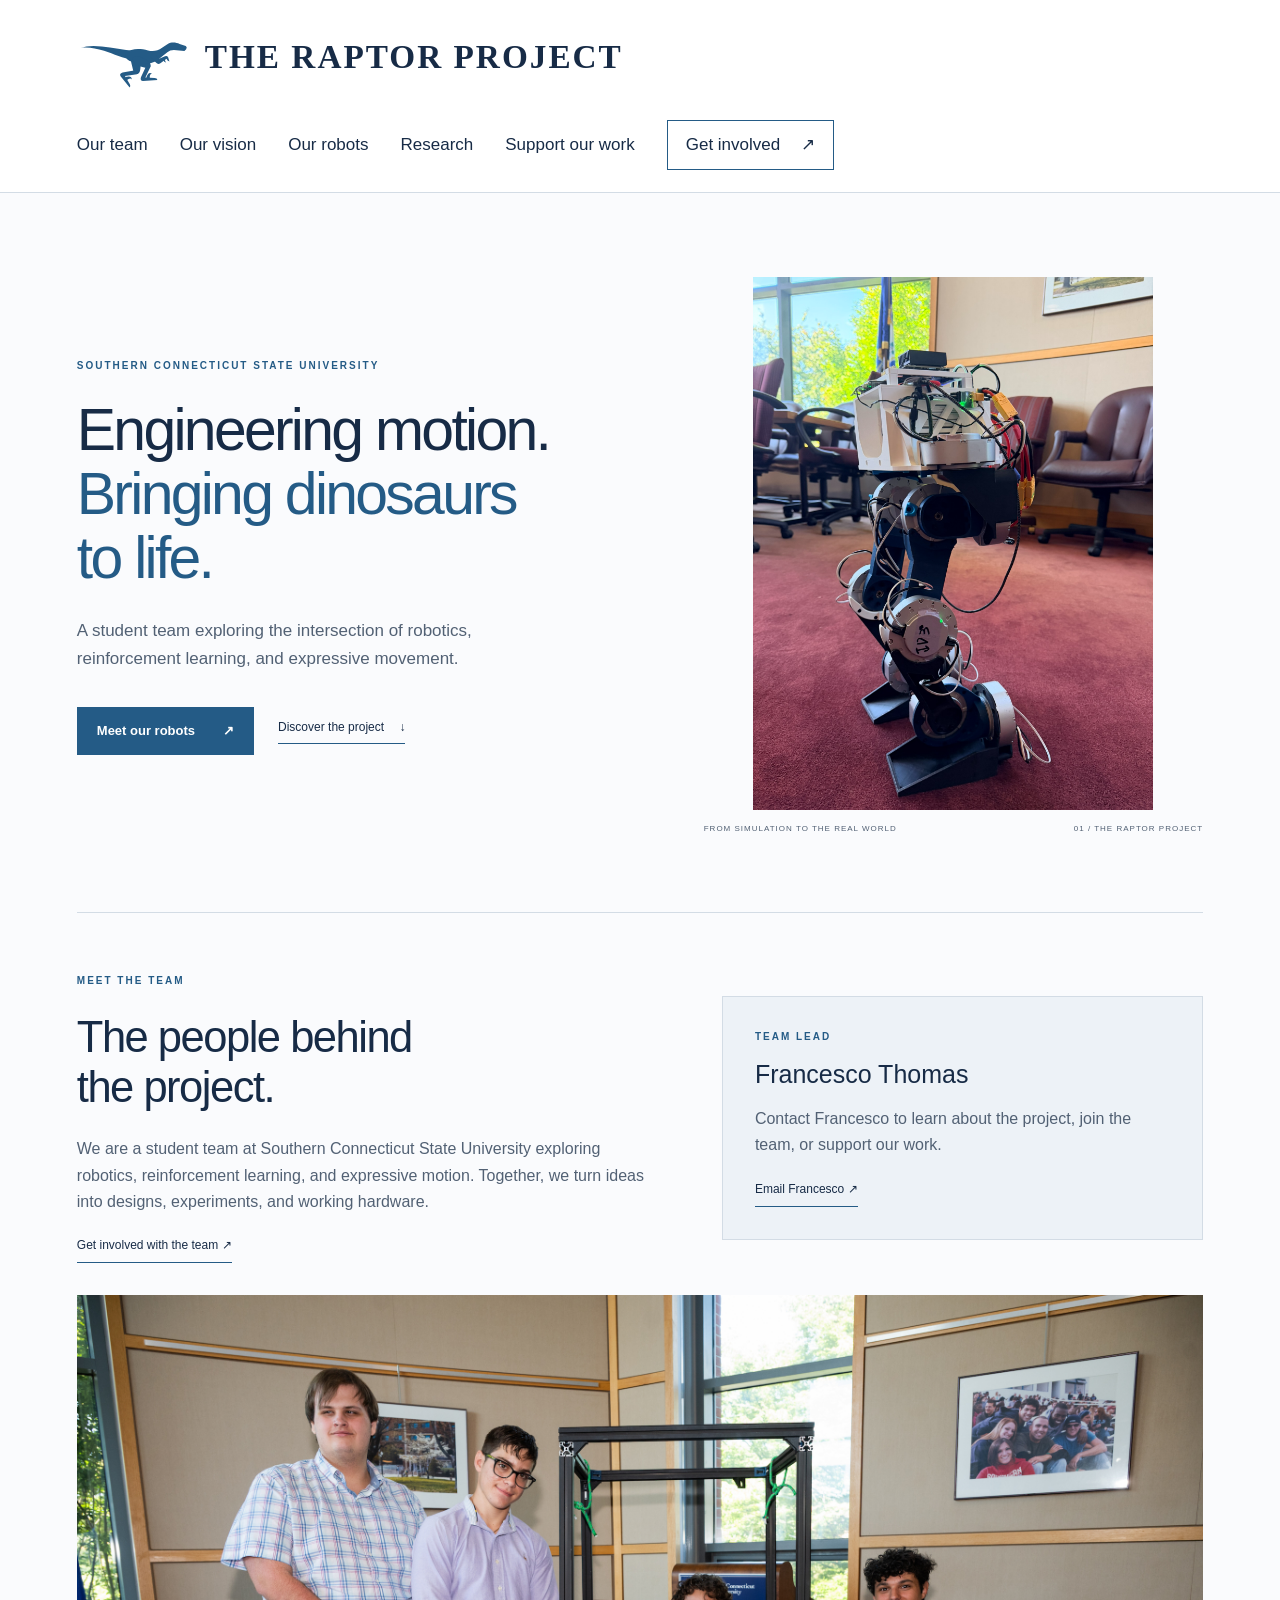
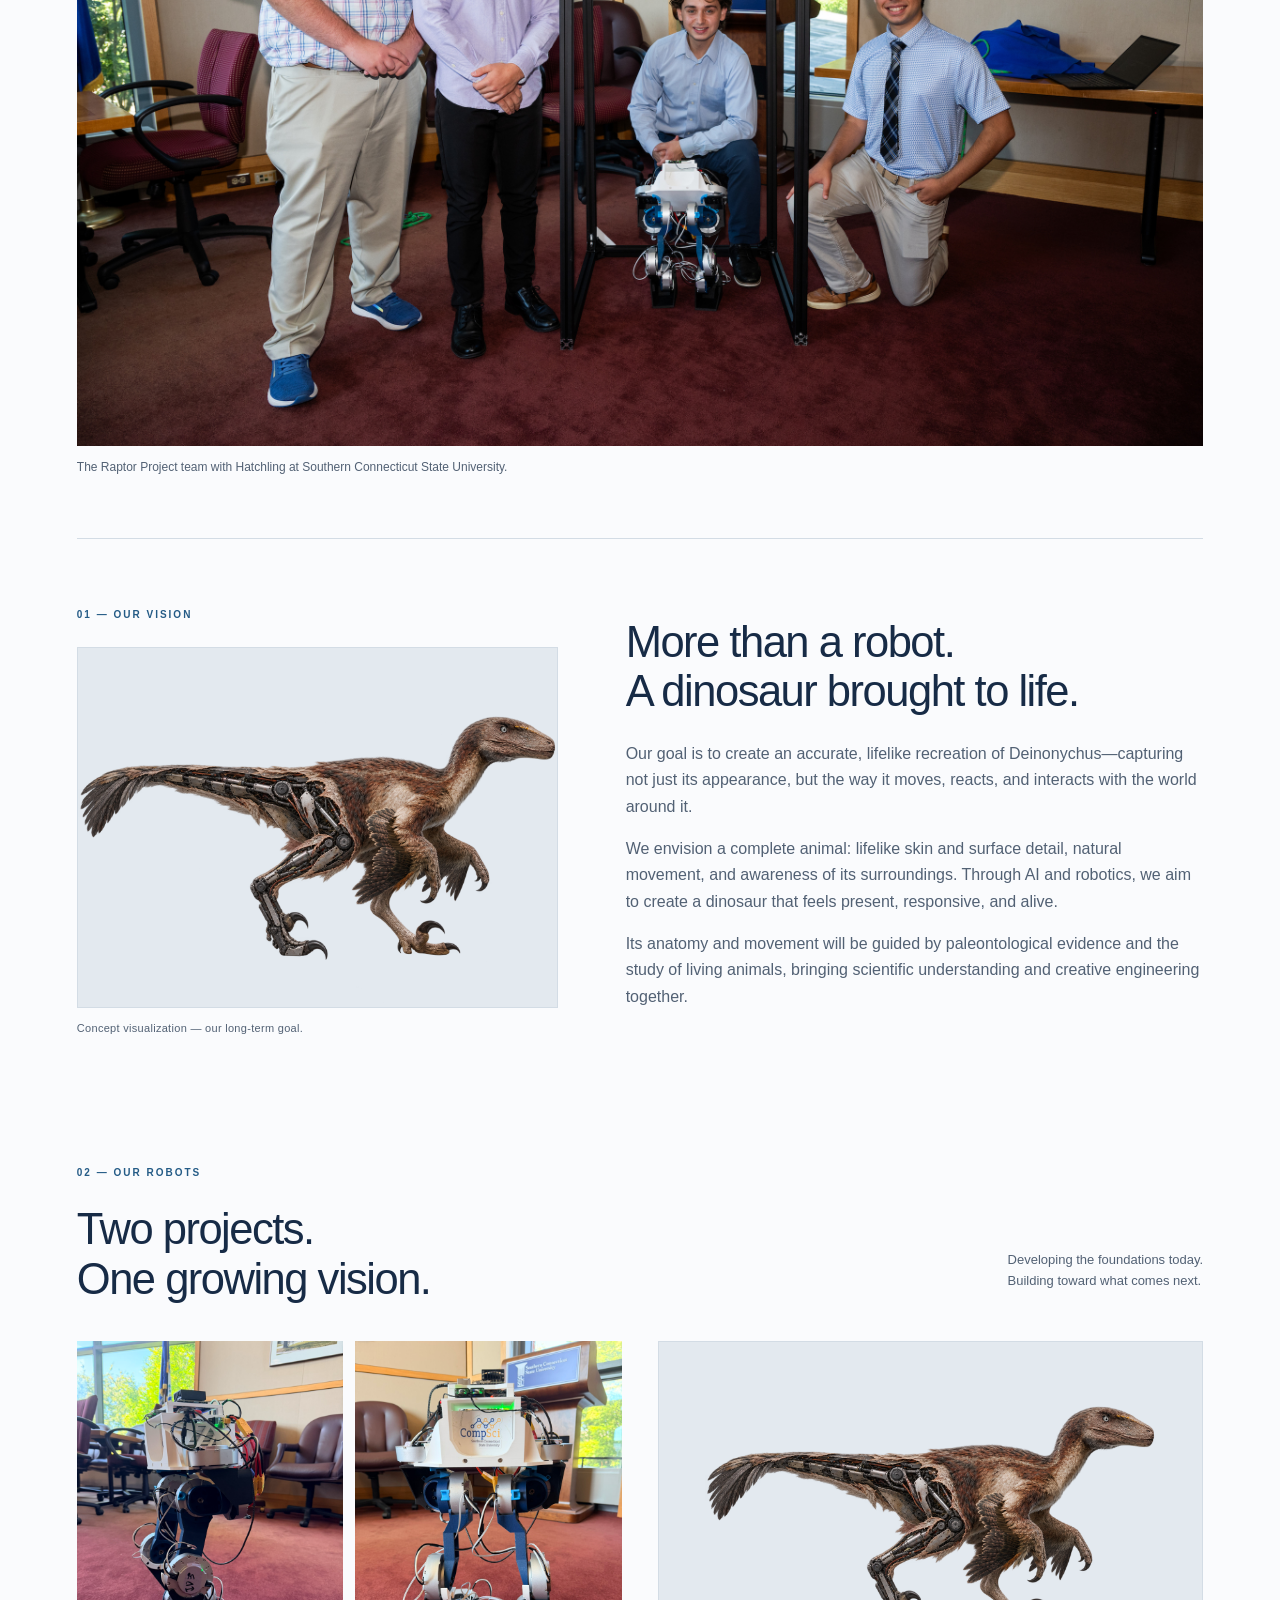
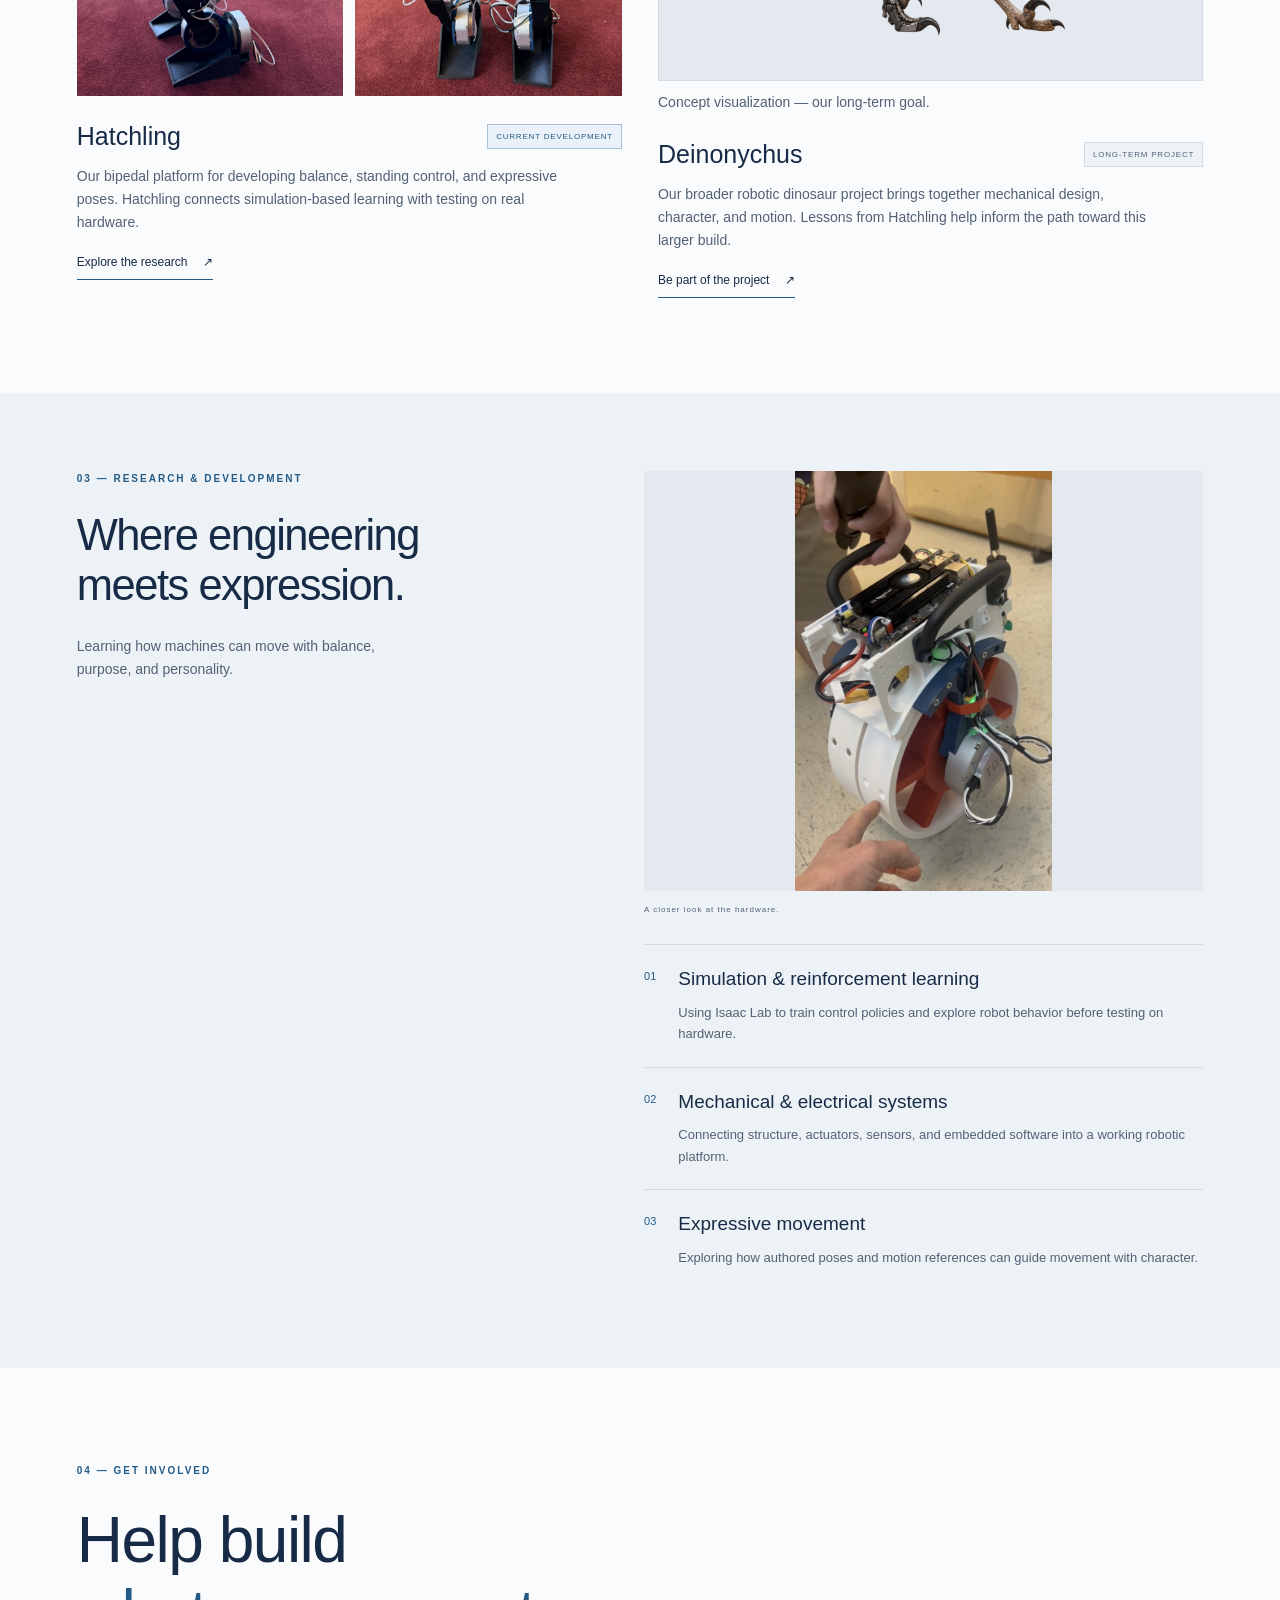
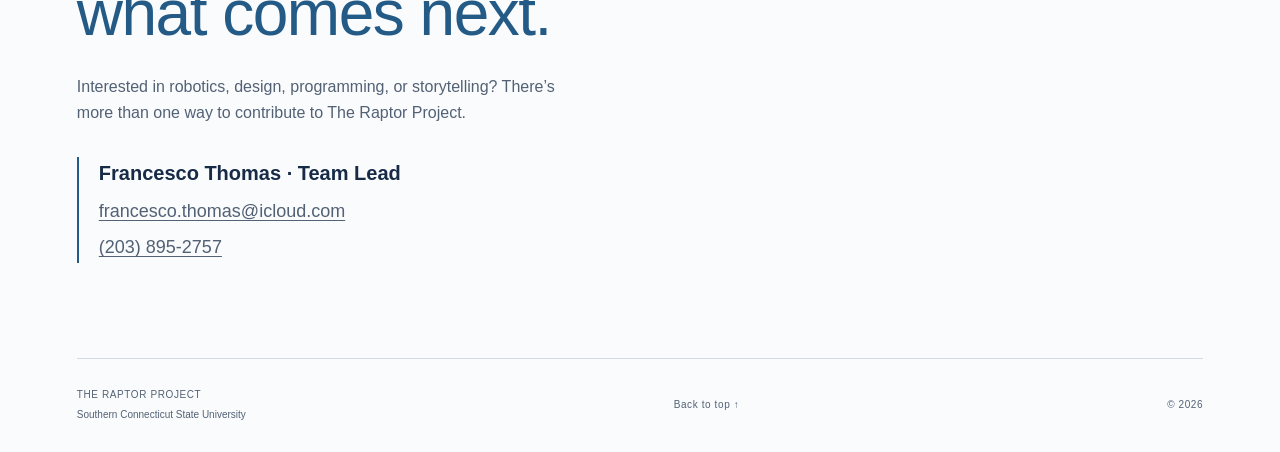
==== commit 3d57a486: "Set dinosaur concept as social preview" ====
--- a/index.html
+++ b/index.html
@@ -10,6 +10,23 @@
   >
 
   <title>The Raptor Project</title>
+
+  <!-- Link preview: change the image URL below to choose a different photo. -->
+  <meta property="og:type" content="website">
+  <meta property="og:site_name" content="The Raptor Project">
+  <meta property="og:title" content="The Raptor Project">
+  <meta property="og:description" content="Explore The Raptor Project's work in robotics, reinforcement learning, and expressive motion.">
+  <meta property="og:url" content="https://raptorproject.org/">
+  <meta property="og:image" content="https://raptorproject.org/images/deinonychus-concept.png">
+  <meta property="og:image:type" content="image/png">
+  <meta property="og:image:width" content="1448">
+  <meta property="og:image:height" content="1086">
+  <meta property="og:image:alt" content="Concept visualization of a feathered robotic Deinonychus">
+  <meta name="twitter:card" content="summary_large_image">
+  <meta name="twitter:title" content="The Raptor Project">
+  <meta name="twitter:description" content="Explore The Raptor Project's work in robotics, reinforcement learning, and expressive motion.">
+  <meta name="twitter:image" content="https://raptorproject.org/images/deinonychus-concept.png">
+  <meta name="twitter:image:alt" content="Concept visualization of a feathered robotic Deinonychus">
 
   <link rel="stylesheet" href="style.css">
   <script src="script.js" defer></script>
